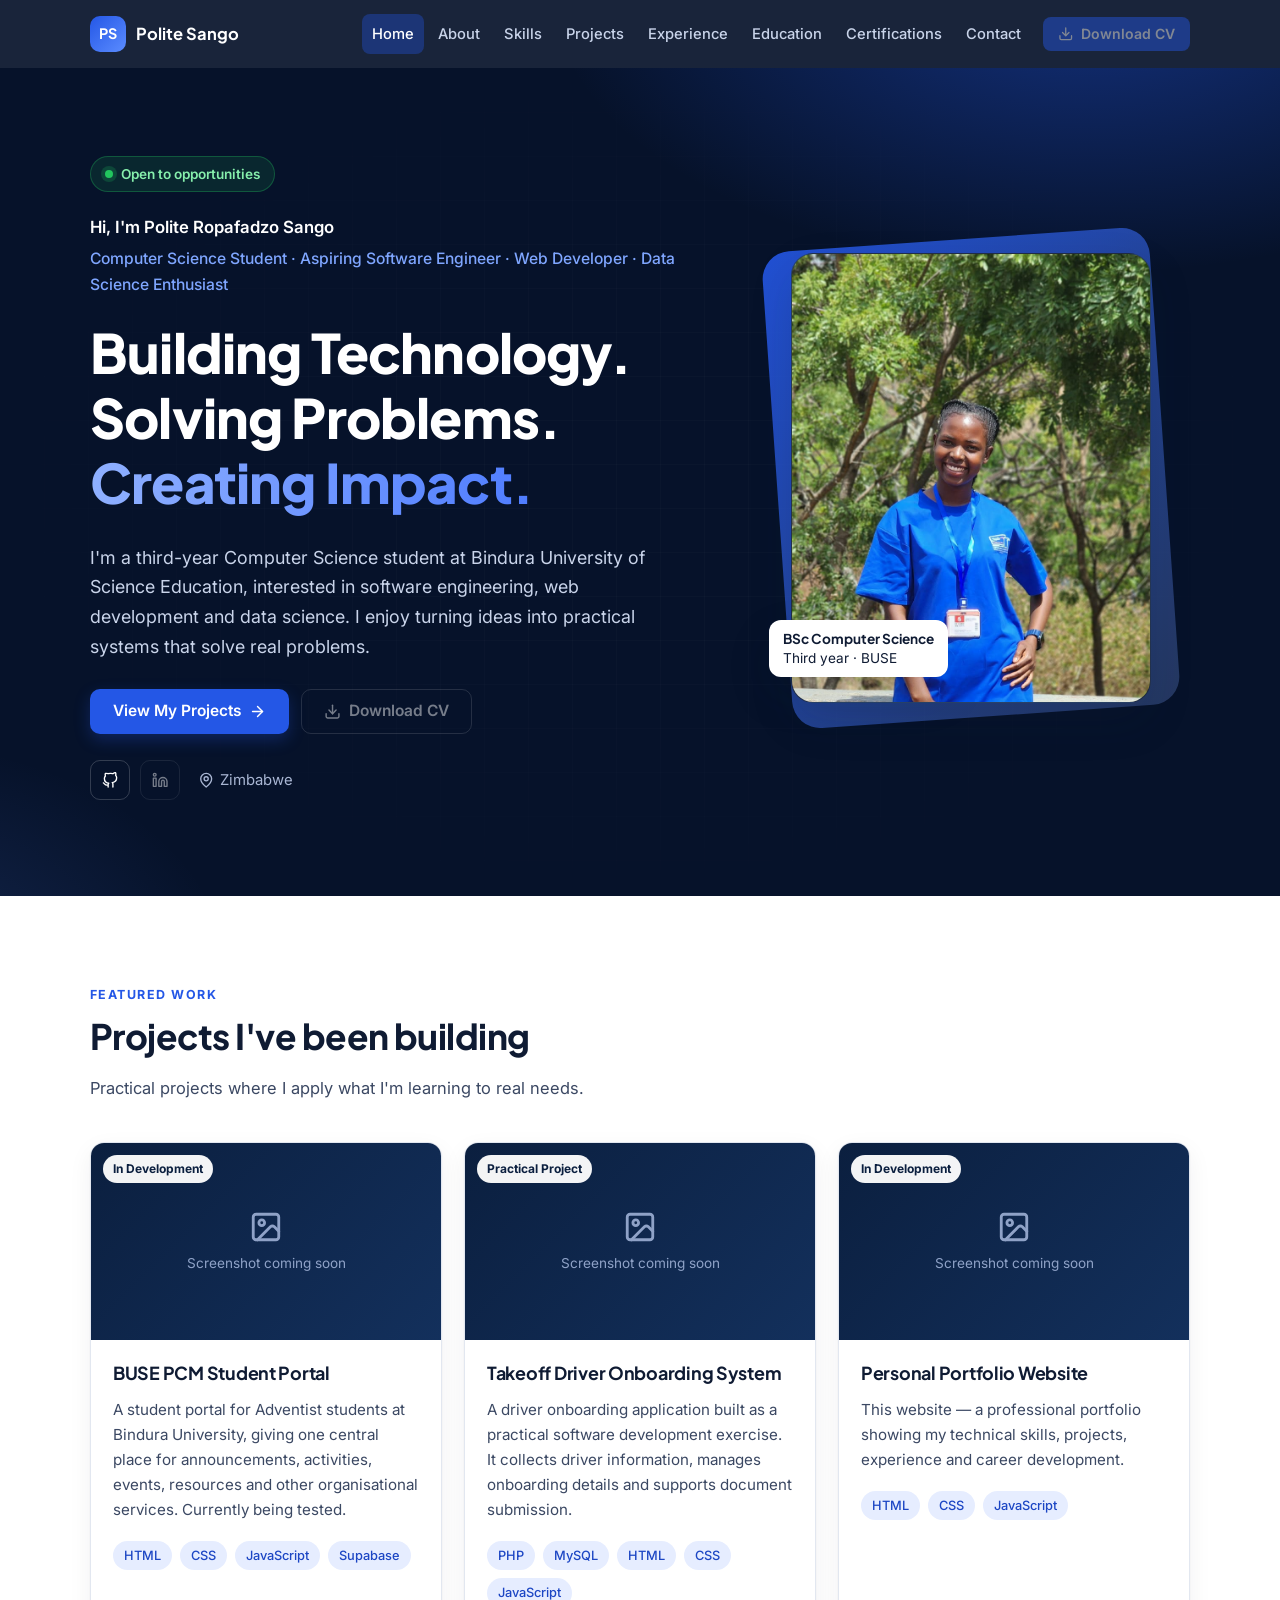
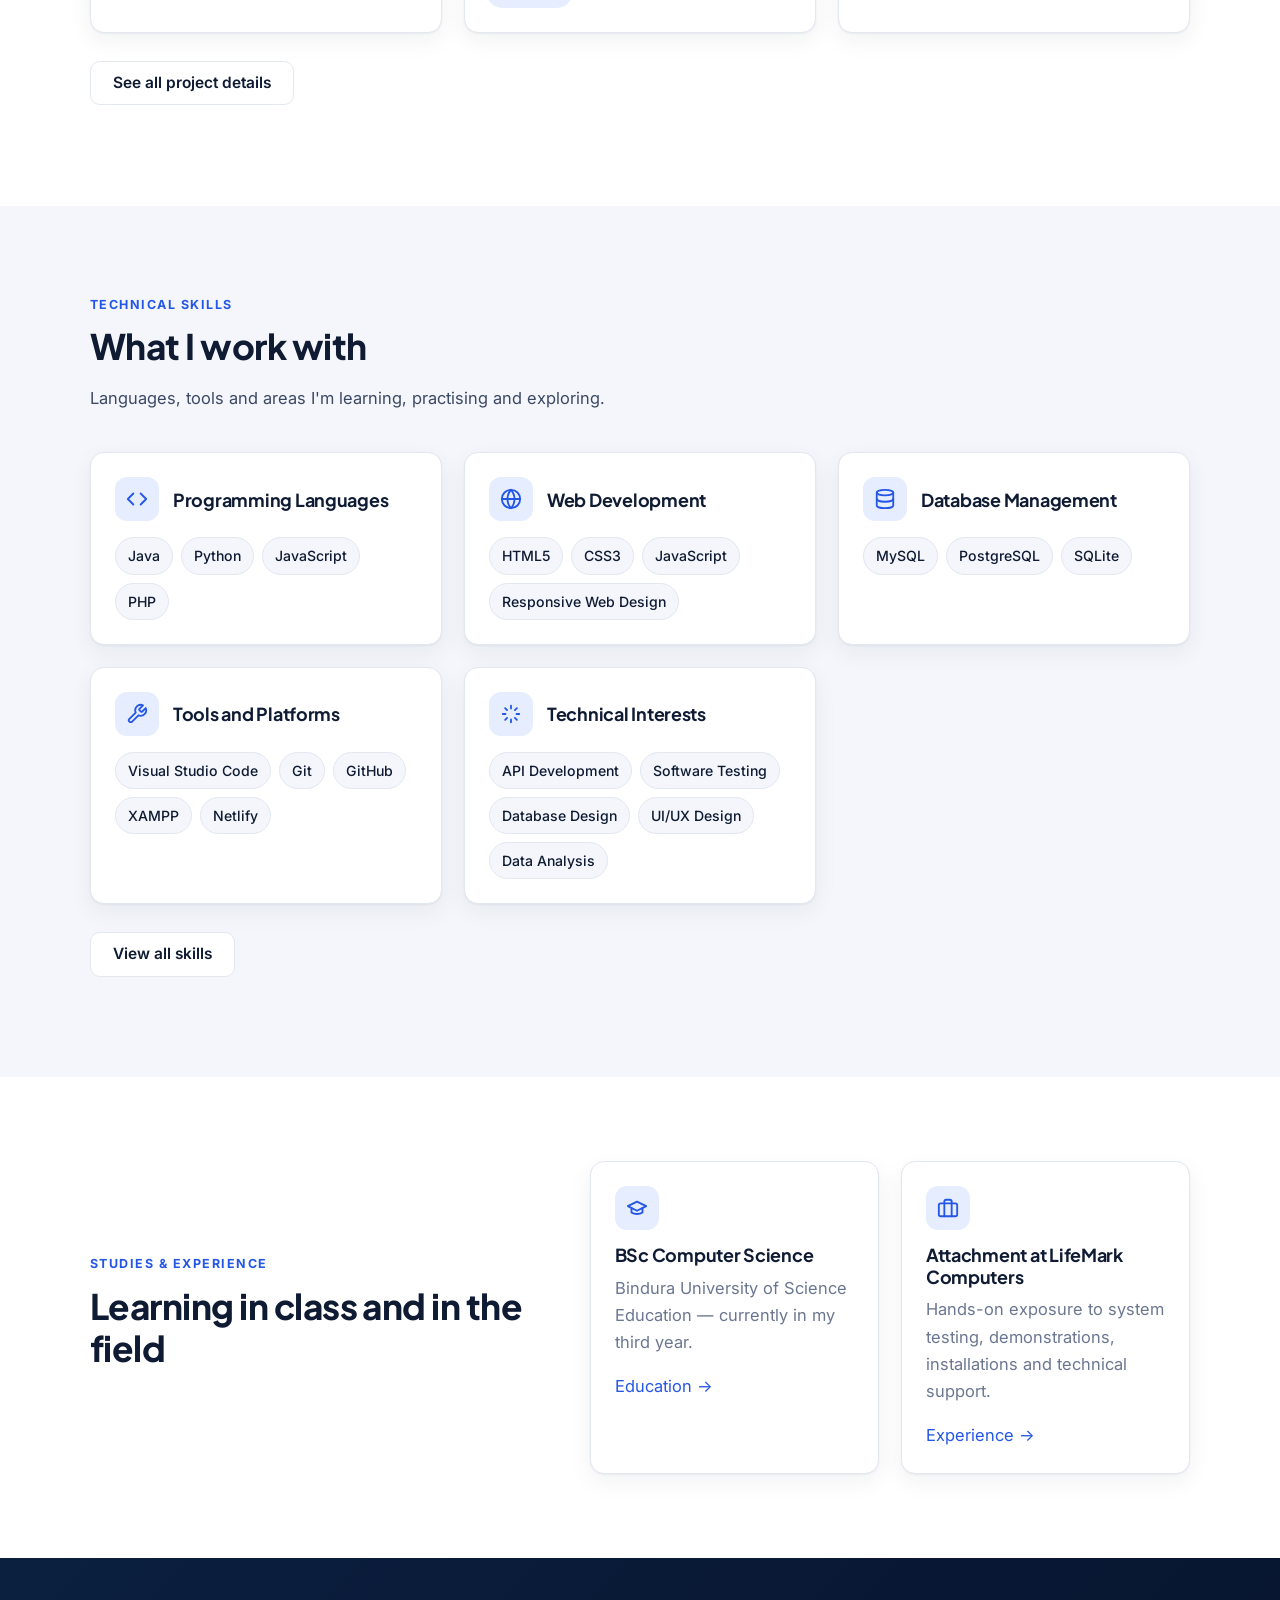
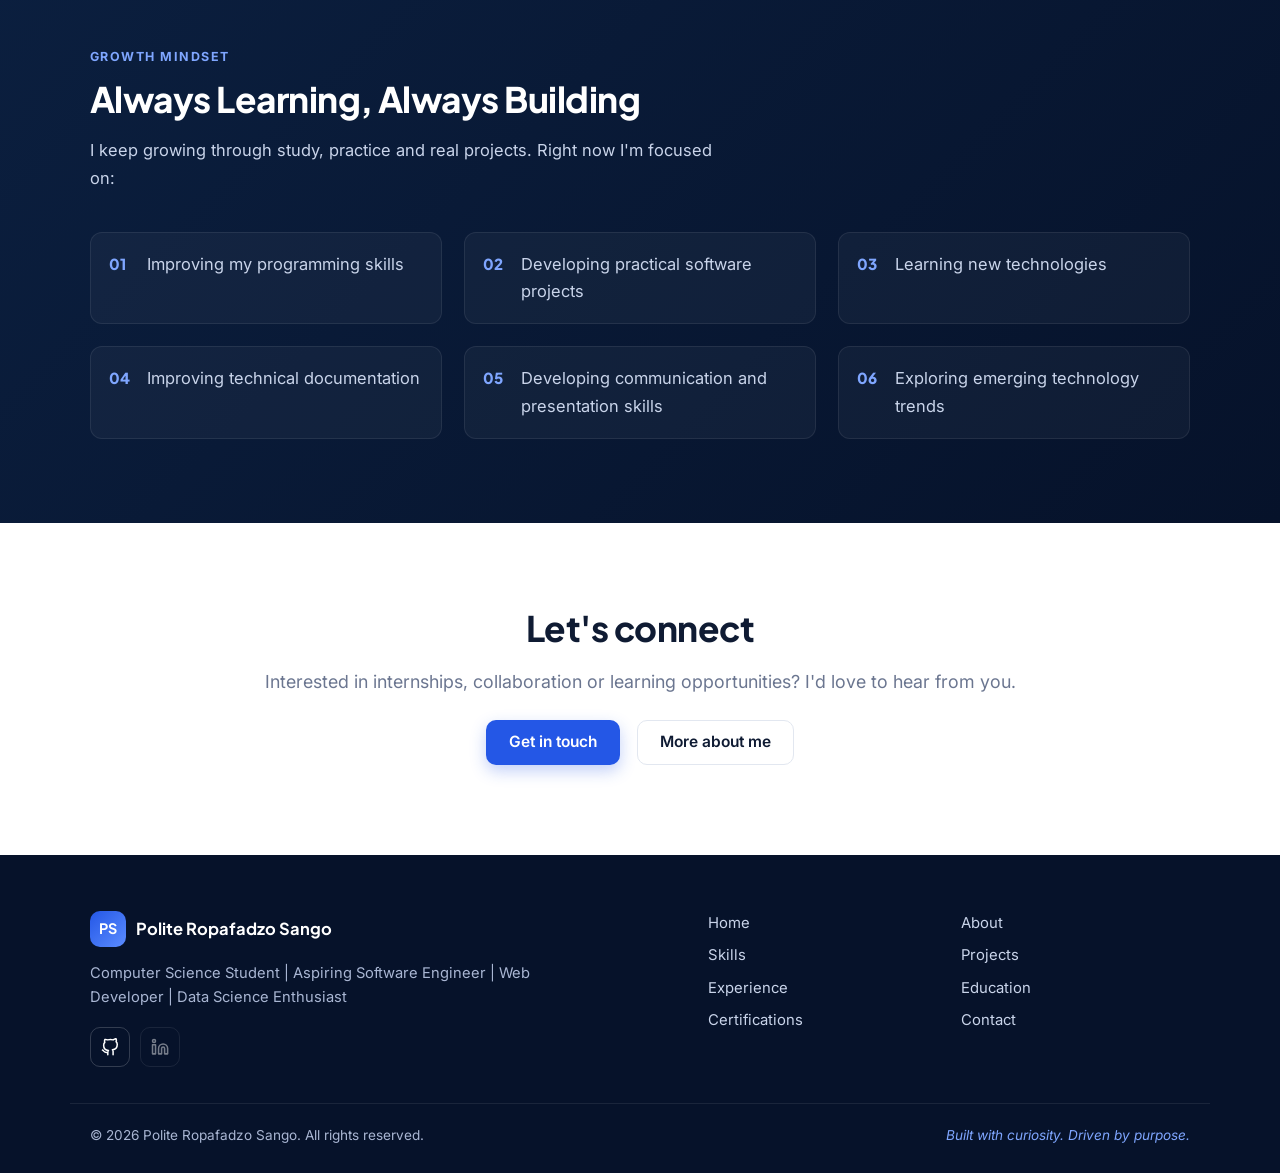
==== index.html @ 3ce888cf "Personal portfolio website Co-Authored-By: Claude Opus 5.5 <noreply@anthropic.com>" ====
<!doctype html>
<html lang="en">
<head>
  <meta charset="utf-8">
  <meta name="viewport" content="width=device-width, initial-scale=1">
  <title>Polite Ropafadzo Sango | Computer Science Student &amp; Web Developer</title>
  <meta name="description" content="Portfolio of Polite Ropafadzo Sango, a third-year Computer Science student at Bindura University of Science Education, Zimbabwe — software engineering, web development and data science.">
  <meta property="og:title" content="Polite Ropafadzo Sango — Portfolio">
  <meta property="og:description" content="Building Technology. Solving Problems. Creating Impact.">
  <meta property="og:type" content="website">
  <meta name="theme-color" content="#06122a">
  <link rel="icon" href="assets/favicon.svg" type="image/svg+xml">
  <link rel="preconnect" href="https://fonts.googleapis.com">
  <link rel="preconnect" href="https://fonts.gstatic.com" crossorigin>
  <link href="https://fonts.googleapis.com/css2?family=Inter:wght@400;500;600;700&family=Plus+Jakarta+Sans:wght@700;800&display=swap" rel="stylesheet">
  <link rel="stylesheet" href="css/style.css">
</head>
<body data-page="home">
  <a class="skip" href="#main">Skip to content</a>
  <header id="site-header"></header>

  <main id="main">
    <section class="hero dark">
      <div class="container hero-grid">
        <div>
          <span class="badge-open">Open to opportunities</span>
          <p class="who">Hi, I'm Polite Ropafadzo Sango</p>
          <p class="role">Computer Science Student · Aspiring Software Engineer · Web Developer · Data Science Enthusiast</p>
          <h1>Building Technology. Solving Problems. <span class="accent">Creating Impact.</span></h1>
          <p class="lead">I'm a third-year Computer Science student at Bindura University of Science Education, interested in software engineering, web development and data science. I enjoy turning ideas into practical systems that solve real problems.</p>
          <div class="hero-actions">
            <a class="btn btn-primary" href="projects.html">View My Projects <svg class="icon" viewBox="0 0 24 24" fill="none" stroke="currentColor" stroke-width="2" stroke-linecap="round" stroke-linejoin="round" aria-hidden="true"><path d="M5 12h14"/><path d="m12 5 7 7-7 7"/></svg></a>
            <span class="btn btn-ghost" data-cv></span>
          </div>
          <div class="hero-meta">
            <div class="socials" data-socials></div>
            <span class="loc"><svg class="icon" viewBox="0 0 24 24" fill="none" stroke="currentColor" stroke-width="2" stroke-linecap="round" stroke-linejoin="round" aria-hidden="true"><path d="M20 10c0 6-8 12-8 12s-8-6-8-12a8 8 0 0 1 16 0z"/><circle cx="12" cy="10" r="3"/></svg> Zimbabwe</span>
          </div>
        </div>
        <div class="photo-wrap">
          <div class="photo" data-photo></div>
          <div class="photo-card"><strong>BSc Computer Science</strong>Third year · BUSE</div>
        </div>
      </div>
    </section>

    <section class="section">
      <div class="container">
        <div class="section-head">
          <span class="eyebrow">Featured work</span>
          <h2>Projects I've been building</h2>
          <p>Practical projects where I apply what I'm learning to real needs.</p>
        </div>
        <div class="grid grid-3" data-projects="preview"></div>
        <p style="margin-top:28px"><a class="btn btn-outline" href="projects.html">See all project details</a></p>
      </div>
    </section>

    <section class="section section-soft">
      <div class="container">
        <div class="section-head">
          <span class="eyebrow">Technical skills</span>
          <h2>What I work with</h2>
          <p>Languages, tools and areas I'm learning, practising and exploring.</p>
        </div>
        <div class="grid grid-3" data-skills="compact"></div>
        <p style="margin-top:28px"><a class="btn btn-outline" href="skills.html">View all skills</a></p>
      </div>
    </section>

    <section class="section">
      <div class="container split">
        <div class="section-head" style="margin:0">
          <span class="eyebrow">Studies &amp; experience</span>
          <h2>Learning in class and in the field</h2>
        </div>
        <div class="grid grid-2">
          <article class="card reveal">
            <span class="icon-badge"><svg class="icon" viewBox="0 0 24 24" fill="none" stroke="currentColor" stroke-width="2" stroke-linecap="round" stroke-linejoin="round" aria-hidden="true"><path d="M22 10 12 5 2 10l10 5 10-5z"/><path d="M6 12v5c3 2 9 2 12 0v-5"/></svg></span>
            <h3 style="margin-top:14px">BSc Computer Science</h3>
            <p class="muted">Bindura University of Science Education — currently in my third year.</p>
            <a href="education.html">Education →</a>
          </article>
          <article class="card reveal">
            <span class="icon-badge"><svg class="icon" viewBox="0 0 24 24" fill="none" stroke="currentColor" stroke-width="2" stroke-linecap="round" stroke-linejoin="round" aria-hidden="true"><rect x="2" y="7" width="20" height="14" rx="2"/><path d="M16 21V5a2 2 0 0 0-2-2h-4a2 2 0 0 0-2 2v16"/></svg></span>
            <h3 style="margin-top:14px">Attachment at LifeMark Computers</h3>
            <p class="muted">Hands-on exposure to system testing, demonstrations, installations and technical support.</p>
            <a href="experience.html">Experience →</a>
          </article>
        </div>
      </div>
    </section>

    <div data-learning></div>

    <section class="section cta">
      <div class="container">
        <h2>Let's connect</h2>
        <p class="lead muted">Interested in internships, collaboration or learning opportunities? I'd love to hear from you.</p>
        <a class="btn btn-primary" href="contact.html">Get in touch</a>
        <a class="btn btn-outline" href="about.html">More about me</a>
      </div>
    </section>
  </main>

  <footer id="site-footer"></footer>
  <script src="js/config.js"></script>
  <script src="js/main.js"></script>
</body>
</html>
---- css/style.css ----
:root {
  --navy-900: #06122a;
  --navy-800: #0b1f3f;
  --navy-700: #13305c;
  --blue: #2457e6;
  --blue-600: #1c46c4;
  --blue-100: #e6edff;
  --sky: #7fa6ff;
  --ink: #0f1b33;
  --text: #3b4863;
  --muted: #6b7690;
  --line: #e2e7f0;
  --bg: #ffffff;
  --bg-soft: #f4f6fb;
  --radius: 14px;
  --shadow: 0 1px 2px rgba(15, 27, 51, .05), 0 8px 24px rgba(15, 27, 51, .06);
  --shadow-lg: 0 18px 44px rgba(15, 27, 51, .14);
  --font: "Inter", system-ui, -apple-system, "Segoe UI", Roboto, sans-serif;
  --font-head: "Plus Jakarta Sans", var(--font);
}

*, *::before, *::after { box-sizing: border-box; }
html { scroll-behavior: smooth; }
body {
  margin: 0;
  font-family: var(--font);
  font-size: 16.5px;
  line-height: 1.65;
  color: var(--text);
  background: var(--bg);
  -webkit-font-smoothing: antialiased;
  overflow-x: hidden;
}
img { max-width: 100%; display: block; }
a { color: var(--blue); text-decoration: none; }
a:hover { text-decoration: underline; }
h1, h2, h3 { font-family: var(--font-head); color: var(--ink); line-height: 1.2; margin: 0 0 .5em; letter-spacing: -.015em; }
h1 { font-size: clamp(2.1rem, 5vw, 3.4rem); font-weight: 800; }
h2 { font-size: clamp(1.6rem, 3.2vw, 2.2rem); font-weight: 750; }
h3 { font-size: 1.12rem; font-weight: 700; }
p { margin: 0 0 1em; }
ul { margin: 0; padding: 0; }
.muted { color: var(--muted); }
:focus-visible { outline: 3px solid var(--sky); outline-offset: 2px; border-radius: 6px; }
.skip { position: absolute; left: -999px; top: 8px; background: var(--blue); color: #fff; padding: 8px 14px; border-radius: 8px; z-index: 100; }
.skip:focus { left: 16px; }

.container { width: 100%; max-width: 1140px; margin: 0 auto; padding: 0 20px; }
.section { padding: 84px 0; }
.section-soft { background: var(--bg-soft); }
.section-head { max-width: 640px; margin-bottom: 40px; }
.section-head.center { margin-inline: auto; text-align: center; }
.eyebrow {
  display: inline-block; font-size: .78rem; font-weight: 700; letter-spacing: .12em;
  text-transform: uppercase; color: var(--blue); margin-bottom: 10px;
}
.dark .eyebrow { color: var(--sky); }
.lead { font-size: 1.12rem; }

/* ---------- Buttons ---------- */
.btn {
  display: inline-flex; align-items: center; gap: 8px; justify-content: center;
  padding: 12px 22px; border-radius: 10px; font-weight: 600; font-size: .97rem;
  border: 1.5px solid transparent; cursor: pointer; transition: transform .15s, background .15s, box-shadow .15s, border-color .15s;
  text-decoration: none !important; font-family: inherit; line-height: 1.2;
}
.btn-sm { padding: 8px 14px; font-size: .88rem; border-radius: 8px; }
.btn-primary { background: var(--blue); color: #fff; box-shadow: 0 6px 16px rgba(36, 87, 230, .28); }
.btn-primary:hover { background: var(--blue-600); transform: translateY(-1px); }
.btn-outline { border-color: var(--line); color: var(--ink); background: #fff; }
.btn-outline:hover { border-color: var(--blue); color: var(--blue); }
.btn-ghost { border-color: rgba(255, 255, 255, .28); color: #fff; }
.btn-ghost:hover { background: rgba(255, 255, 255, .08); }
.btn.is-disabled, .social.is-disabled { opacity: .45; cursor: not-allowed; box-shadow: none; transform: none; }
.icon { width: 1.1em; height: 1.1em; flex-shrink: 0; }

/* ---------- Header ---------- */
#site-header {
  position: sticky; top: 0; z-index: 50; background: rgba(6, 18, 42, .92);
  backdrop-filter: saturate(160%) blur(10px); transition: box-shadow .2s;
}
#site-header.scrolled { box-shadow: 0 6px 20px rgba(0, 0, 0, .18); }
.nav-bar { display: flex; align-items: center; justify-content: space-between; height: 68px; }
.brand { display: inline-flex; align-items: center; gap: 10px; color: #fff; font-family: var(--font-head); font-weight: 700; text-decoration: none !important; }
.brand-mark {
  display: grid; place-items: center; width: 36px; height: 36px; border-radius: 10px;
  background: linear-gradient(135deg, var(--blue), #5b8cff); color: #fff; font-size: .9rem; letter-spacing: .02em;
}
.nav-links { display: flex; align-items: center; gap: 4px; }
.nav-links a:not(.btn) {
  color: #c9d4ea; font-size: .92rem; font-weight: 500; padding: 8px 10px; border-radius: 8px; text-decoration: none;
}
.nav-links a:not(.btn):hover { color: #fff; background: rgba(255, 255, 255, .07); }
.nav-links a.active { color: #fff; background: rgba(36, 87, 230, .35); }
.nav-cv { margin-left: 8px; }
.nav-toggle { display: none; background: none; border: 0; color: #fff; padding: 8px; cursor: pointer; border-radius: 8px; }
.nav-toggle .icon { width: 26px; height: 26px; }

@media (max-width: 980px) {
  .nav-toggle { display: inline-flex; }
  .nav-links {
    display: none; position: absolute; top: 68px; left: 0; right: 0; flex-direction: column; align-items: stretch;
    background: var(--navy-900); padding: 12px 20px 22px; border-top: 1px solid rgba(255, 255, 255, .08);
  }
  .nav-links.open { display: flex; }
  .nav-links a:not(.btn) { padding: 12px 12px; font-size: 1rem; }
  .nav-cv { margin: 10px 0 0; }
}

/* ---------- Hero ---------- */
.dark { background: var(--navy-800); color: #c9d4ea; }
.dark h1, .dark h2, .dark h3 { color: #fff; }
.hero {
  position: relative; overflow: hidden; padding: 88px 0 96px;
  background:
    radial-gradient(900px 480px at 85% -10%, rgba(36, 87, 230, .45), transparent 60%),
    radial-gradient(600px 400px at -10% 110%, rgba(91, 140, 255, .18), transparent 60%),
    var(--navy-900);
}
.hero::before {
  content: ""; position: absolute; inset: 0; opacity: .35; pointer-events: none;
  background-image: linear-gradient(rgba(255,255,255,.05) 1px, transparent 1px), linear-gradient(90deg, rgba(255,255,255,.05) 1px, transparent 1px);
  background-size: 44px 44px; mask-image: radial-gradient(ellipse at center, #000 30%, transparent 75%);
}
.hero-grid { position: relative; display: grid; grid-template-columns: 1.25fr .9fr; gap: 56px; align-items: center; }
.hero h1 .accent { background: linear-gradient(90deg, #8fb0ff, #4f7dff); -webkit-background-clip: text; background-clip: text; color: transparent; }
.hero .who { font-size: 1.05rem; color: #fff; font-weight: 600; margin-bottom: 4px; }
.hero .role { color: var(--sky); font-weight: 500; font-size: .98rem; margin-bottom: 22px; }
.hero .lead { color: #c9d4ea; max-width: 560px; }
.badge-open {
  display: inline-flex; align-items: center; gap: 8px; padding: 6px 14px; border-radius: 999px;
  background: rgba(34, 197, 94, .12); color: #86efac; border: 1px solid rgba(34, 197, 94, .3);
  font-size: .85rem; font-weight: 600; margin-bottom: 22px;
}
.badge-open::before { content: ""; width: 8px; height: 8px; border-radius: 50%; background: #22c55e; box-shadow: 0 0 0 4px rgba(34,197,94,.2); animation: pulse 2s infinite; }
@keyframes pulse { 50% { box-shadow: 0 0 0 7px rgba(34,197,94,0); } }
.hero-actions { display: flex; flex-wrap: wrap; gap: 12px; margin: 28px 0 26px; }
.hero-meta { display: flex; align-items: center; flex-wrap: wrap; gap: 18px; color: #a9b6d3; font-size: .93rem; }
.hero-meta .loc { display: inline-flex; align-items: center; gap: 6px; }

.photo-wrap { position: relative; justify-self: center; width: min(360px, 100%); }
.photo-wrap::before {
  content: ""; position: absolute; inset: -14px; border-radius: 28px; z-index: 0;
  background: linear-gradient(135deg, rgba(36,87,230,.9), rgba(127,166,255,.25));
  transform: rotate(-4deg);
}
.photo {
  position: relative; z-index: 1; aspect-ratio: 4 / 5; border-radius: 22px; overflow: hidden;
  background: linear-gradient(160deg, var(--navy-700), var(--navy-900)); display: grid; place-items: center;
  box-shadow: var(--shadow-lg); border: 1px solid rgba(255,255,255,.1);
}
.photo img { width: 100%; height: 100%; object-fit: cover; }
.photo .initials { font-family: var(--font-head); font-weight: 800; font-size: 4.5rem; color: rgba(255,255,255,.85); letter-spacing: .04em; }
.photo-card {
  position: absolute; z-index: 2; left: -22px; bottom: 26px; background: #fff; color: var(--ink);
  border-radius: 12px; padding: 10px 14px; box-shadow: var(--shadow-lg); font-size: .85rem; line-height: 1.35;
}
.photo-card strong { display: block; font-family: var(--font-head); }

.socials { display: flex; gap: 10px; }
.social {
  display: inline-grid; place-items: center; width: 40px; height: 40px; border-radius: 10px;
  border: 1px solid rgba(255,255,255,.18); color: #fff; transition: background .15s, border-color .15s;
}
.social:hover { background: var(--blue); border-color: var(--blue); }

/* ---------- Page hero (inner pages) ---------- */
.page-hero {
  position: relative; overflow: hidden; padding: 72px 0 64px;
  background: radial-gradient(700px 360px at 90% -20%, rgba(36, 87, 230, .5), transparent 60%), var(--navy-900);
}
.page-hero p { color: #c9d4ea; max-width: 640px; font-size: 1.08rem; margin: 0; }

/* ---------- Cards & grids ---------- */
.grid { display: grid; gap: 22px; }
.grid > *, .hero-grid > *, .split > *, .contact-grid > *, .footer-grid > * { min-width: 0; }
h1, h2, p { overflow-wrap: break-word; }
.grid-2 { grid-template-columns: repeat(2, 1fr); }
.grid-3 { grid-template-columns: repeat(3, 1fr); }
.card {
  background: #fff; border: 1px solid var(--line); border-radius: var(--radius); padding: 24px;
  box-shadow: var(--shadow); transition: transform .2s, box-shadow .2s, border-color .2s;
}
.card:hover { transform: translateY(-3px); box-shadow: var(--shadow-lg); border-color: #cfd8ea; }
.icon-badge {
  display: inline-grid; place-items: center; width: 44px; height: 44px; border-radius: 12px; flex-shrink: 0;
  background: var(--blue-100); color: var(--blue);
}
.icon-badge .icon { width: 22px; height: 22px; }

.skill-head { display: flex; gap: 14px; align-items: center; margin-bottom: 16px; }
.skill-head h3 { margin: 0; }
.level { margin: 2px 0 0; font-size: .85rem; color: var(--muted); font-weight: 500; }
.chips { list-style: none; display: flex; flex-wrap: wrap; gap: 8px; }
.chips li {
  padding: 6px 12px; border-radius: 999px; background: var(--bg-soft); border: 1px solid var(--line);
  font-size: .88rem; font-weight: 500; color: var(--ink);
}
.chips-sm li { padding: 3px 10px; font-size: .8rem; background: var(--blue-100); border-color: transparent; color: var(--blue-600); }

.project-card { padding: 0; overflow: hidden; display: flex; flex-direction: column; }
.project-shot { position: relative; aspect-ratio: 16 / 9; background: linear-gradient(135deg, var(--navy-800), var(--navy-700)); }
.project-shot img { width: 100%; height: 100%; object-fit: cover; }
.shot-placeholder { height: 100%; display: grid; place-content: center; justify-items: center; gap: 8px; color: #8fa2c7; font-size: .85rem; }
.shot-placeholder .icon { width: 34px; height: 34px; }
.status {
  position: absolute; top: 12px; left: 12px; background: rgba(255,255,255,.95); color: var(--navy-800);
  font-size: .75rem; font-weight: 700; padding: 4px 10px; border-radius: 999px;
}
.project-body { padding: 22px 22px 24px; display: flex; flex-direction: column; gap: 4px; flex: 1; }
.project-body p { font-size: .95rem; }
.project-actions { display: flex; gap: 10px; margin-top: auto; padding-top: 16px; flex-wrap: wrap; }

/* ---------- Lists / info ---------- */
.info-list { list-style: none; display: grid; gap: 0; }
.info-list li { display: grid; grid-template-columns: 170px 1fr; gap: 16px; padding: 14px 0; border-bottom: 1px solid var(--line); }
.info-list li:last-child { border-bottom: 0; }
.info-list .k { color: var(--muted); font-weight: 500; font-size: .93rem; }
.info-list .v { color: var(--ink); font-weight: 600; }
.check-list { list-style: none; display: grid; gap: 12px; }
.check-list li { position: relative; padding-left: 30px; }
.check-list li::before {
  content: ""; position: absolute; left: 0; top: .32em; width: 18px; height: 18px; border-radius: 50%;
  background: var(--blue-100) url("data:image/svg+xml,%3Csvg xmlns='http://www.w3.org/2000/svg' viewBox='0 0 24 24' fill='none' stroke='%232457e6' stroke-width='3.5' stroke-linecap='round' stroke-linejoin='round'%3E%3Cpath d='M20 6 9 17l-5-5'/%3E%3C/svg%3E") center / 11px no-repeat;
}
.tile { display: flex; align-items: center; gap: 14px; padding: 18px 20px; }
.tile h3 { margin: 0; font-size: 1rem; }
.values { display: flex; flex-wrap: wrap; gap: 10px; }
.values span { padding: 8px 16px; border-radius: 999px; background: var(--navy-800); color: #fff; font-weight: 600; font-size: .9rem; }

.split { display: grid; grid-template-columns: .85fr 1.15fr; gap: 56px; align-items: center; }
.split.top { align-items: start; }

/* Timeline (experience / education) */
.timeline { position: relative; padding-left: 34px; }
.timeline::before { content: ""; position: absolute; left: 10px; top: 6px; bottom: 6px; width: 2px; background: var(--line); }
.tl-item { position: relative; }
.tl-item::before {
  content: ""; position: absolute; left: -30px; top: 28px; width: 14px; height: 14px; border-radius: 50%;
  background: var(--blue); box-shadow: 0 0 0 5px var(--blue-100);
}
.tl-meta { display: flex; flex-wrap: wrap; gap: 8px 18px; color: var(--muted); font-size: .92rem; margin-bottom: 14px; }
.tl-meta strong { color: var(--blue); }
.tag { display: inline-block; padding: 3px 10px; border-radius: 999px; background: var(--blue-100); color: var(--blue-600); font-size: .78rem; font-weight: 700; }
.tag-amber { background: #fff4dc; color: #a15c00; }

/* Learning band */
.learning { background: linear-gradient(135deg, var(--navy-800), var(--navy-900)); color: #c9d4ea; }
.learning .grid { margin-top: 8px; }
.learn-item { display: flex; gap: 12px; align-items: flex-start; padding: 18px; border-radius: 12px; background: rgba(255,255,255,.04); border: 1px solid rgba(255,255,255,.08); }
.learn-item .num { font-family: var(--font-head); font-weight: 800; color: var(--sky); font-size: .95rem; min-width: 26px; }

/* CTA */
.cta { text-align: center; }
.cta .btn { margin: 6px; }

/* Empty state */
.empty {
  border: 2px dashed var(--line); border-radius: var(--radius); padding: 40px 24px; text-align: center; background: #fff;
}
.empty .icon-badge { margin-bottom: 12px; }

/* ---------- Contact ---------- */
.contact-grid { display: grid; grid-template-columns: .8fr 1.2fr; gap: 32px; align-items: start; }
.contact-list { list-style: none; display: grid; gap: 18px; }
.contact-list li { display: flex; gap: 14px; align-items: center; }
.contact-list .label { display: block; font-size: .8rem; color: var(--muted); font-weight: 600; text-transform: uppercase; letter-spacing: .06em; }
.contact-list a, .contact-list span:not(.label):not(.icon-badge) { color: var(--ink); font-weight: 600; word-break: break-word; }
form .field { margin-bottom: 18px; }
form label { display: block; font-weight: 600; color: var(--ink); font-size: .92rem; margin-bottom: 6px; }
form input, form textarea {
  width: 100%; padding: 12px 14px; border: 1.5px solid var(--line); border-radius: 10px; font: inherit; color: var(--ink);
  background: #fff; transition: border-color .15s, box-shadow .15s;
}
form textarea { min-height: 160px; resize: vertical; }
form input:focus, form textarea:focus { outline: none; border-color: var(--blue); box-shadow: 0 0 0 4px var(--blue-100); }
form [aria-invalid="true"] { border-color: #dc2626; }
.field-error { color: #dc2626; font-size: .84rem; min-height: 1.2em; margin-top: 4px; }
.field-row { display: grid; grid-template-columns: 1fr 1fr; gap: 16px; }
.field-foot { display: flex; justify-content: space-between; gap: 10px; }
.counter { font-size: .8rem; color: var(--muted); margin-top: 4px; }
.form-status { margin-top: 14px; padding: 0; border-radius: 10px; font-weight: 500; }
.form-status.success, .form-status.error { padding: 12px 14px; }
.form-status.success { background: #e9f9ef; color: #166534; }
.form-status.error { background: #fdecec; color: #991b1b; }
.hidden { display: none; }

/* ---------- Footer ---------- */
#site-footer { background: var(--navy-900); color: #a9b6d3; padding-top: 56px; }
.footer-grid { display: grid; grid-template-columns: 1.2fr 1fr; gap: 40px; padding-bottom: 36px; }
.footer-title { margin: 14px 0 18px; font-size: .92rem; max-width: 440px; }
.footer-links { display: grid; grid-template-columns: repeat(2, 1fr); gap: 8px 24px; align-content: start; }
.footer-links a { color: #c9d4ea; font-size: .93rem; }
.footer-links a:hover { color: #fff; }
.footer-bottom {
  display: flex; flex-wrap: wrap; justify-content: space-between; gap: 10px; padding-top: 20px; padding-bottom: 26px;
  border-top: 1px solid rgba(255,255,255,.08); font-size: .85rem;
}
.motto { color: var(--sky); font-style: italic; }

/* ---------- Animation ---------- */
.reveal { opacity: 0; transform: translateY(16px); transition: opacity .6s ease, transform .6s ease; }
.reveal.in { opacity: 1; transform: none; }
.card.reveal.in:hover { transform: translateY(-3px); }
.info-list .v.muted, .contact-list .muted { color: var(--muted) !important; font-weight: 500 !important; }
@media (prefers-reduced-motion: reduce) {
  * { animation: none !important; transition: none !important; scroll-behavior: auto !important; }
  .reveal { opacity: 1; transform: none; }
}

/* ---------- Responsive ---------- */
@media (max-width: 900px) {
  .hero-grid, .split, .contact-grid { grid-template-columns: 1fr; gap: 40px; }
  .hero-grid .photo-wrap { order: -1; width: min(280px, 80%); }
  .grid-3 { grid-template-columns: repeat(2, 1fr); }
}
@media (max-width: 640px) {
  body { font-size: 16px; }
  .container { padding: 0 16px; }
  .section { padding: 60px 0; }
  .hero { padding: 48px 0 64px; }
  .grid-2, .grid-3, .field-row, .footer-grid { grid-template-columns: 1fr; }
  .info-list li { grid-template-columns: 1fr; gap: 2px; }
  .photo-card { left: 50%; transform: translateX(-50%); bottom: -18px; white-space: nowrap; }
  .hero-actions .btn { flex: 1 1 auto; }
}
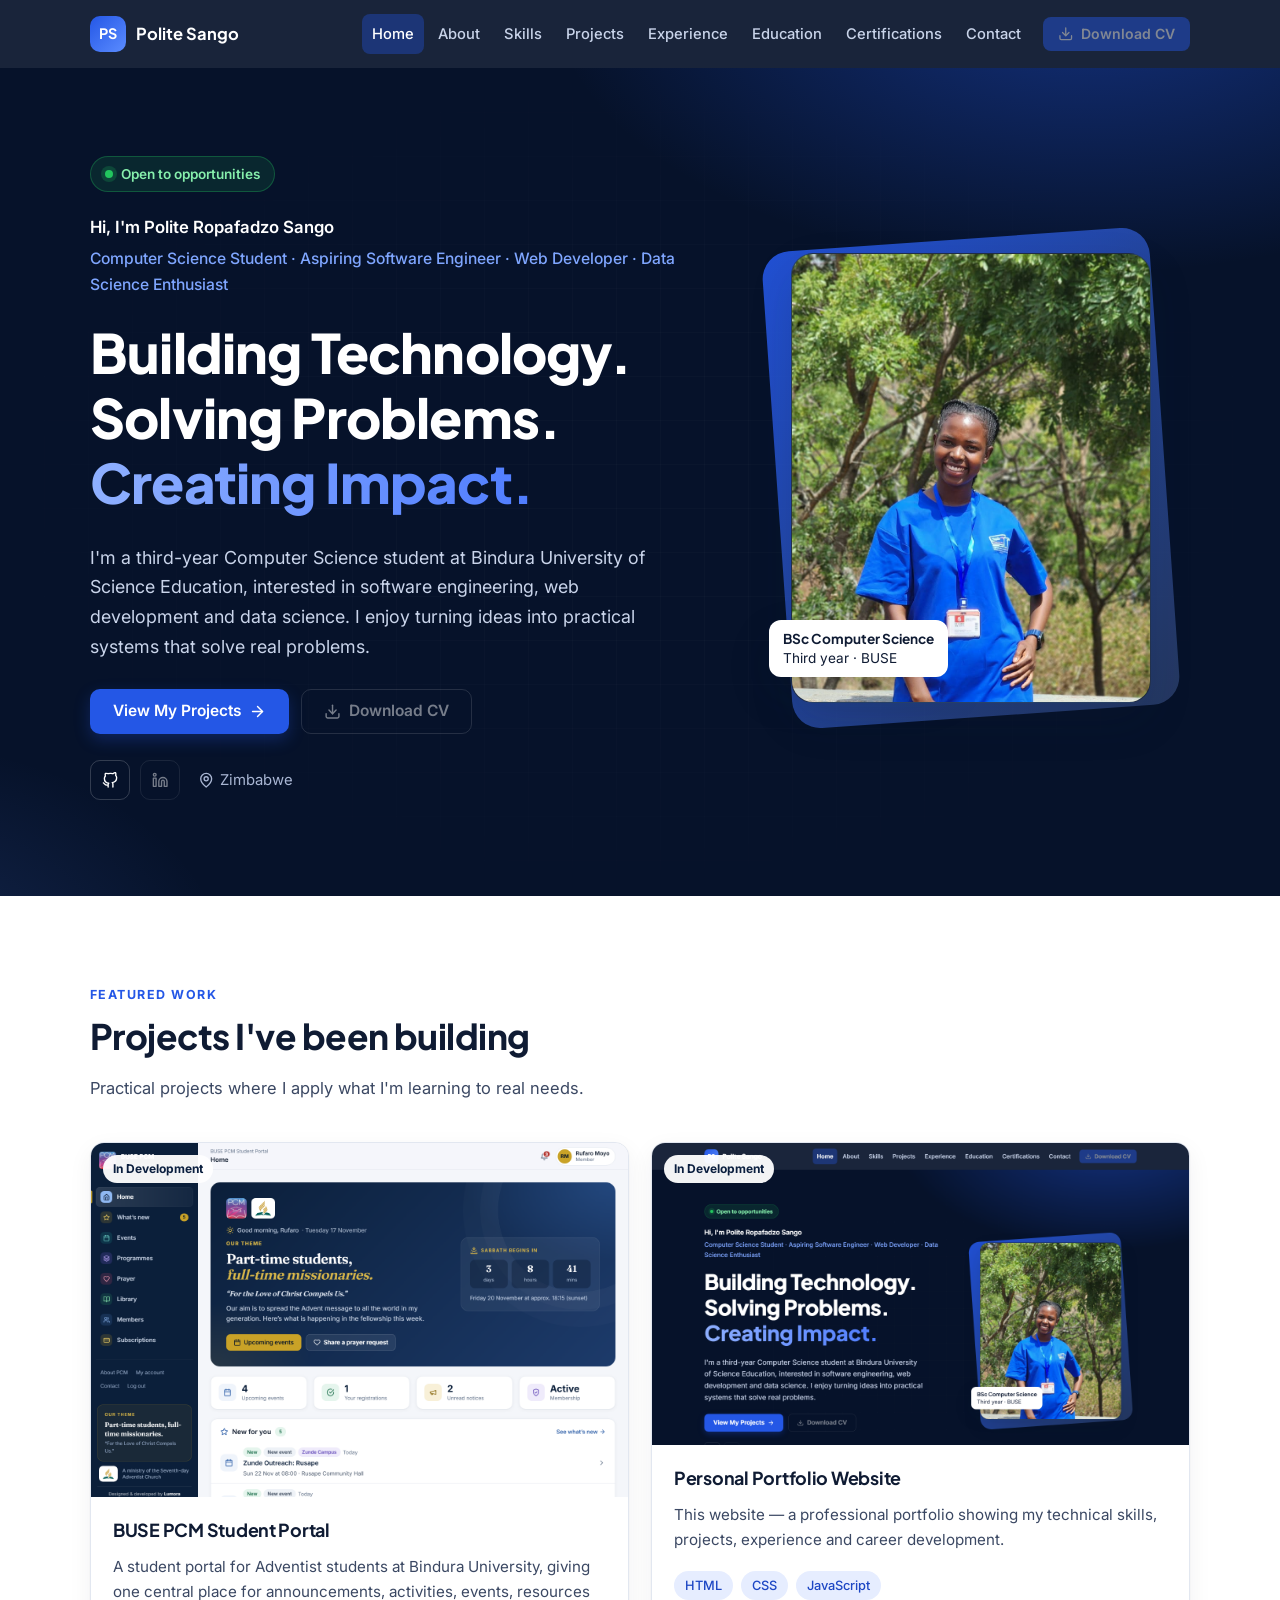
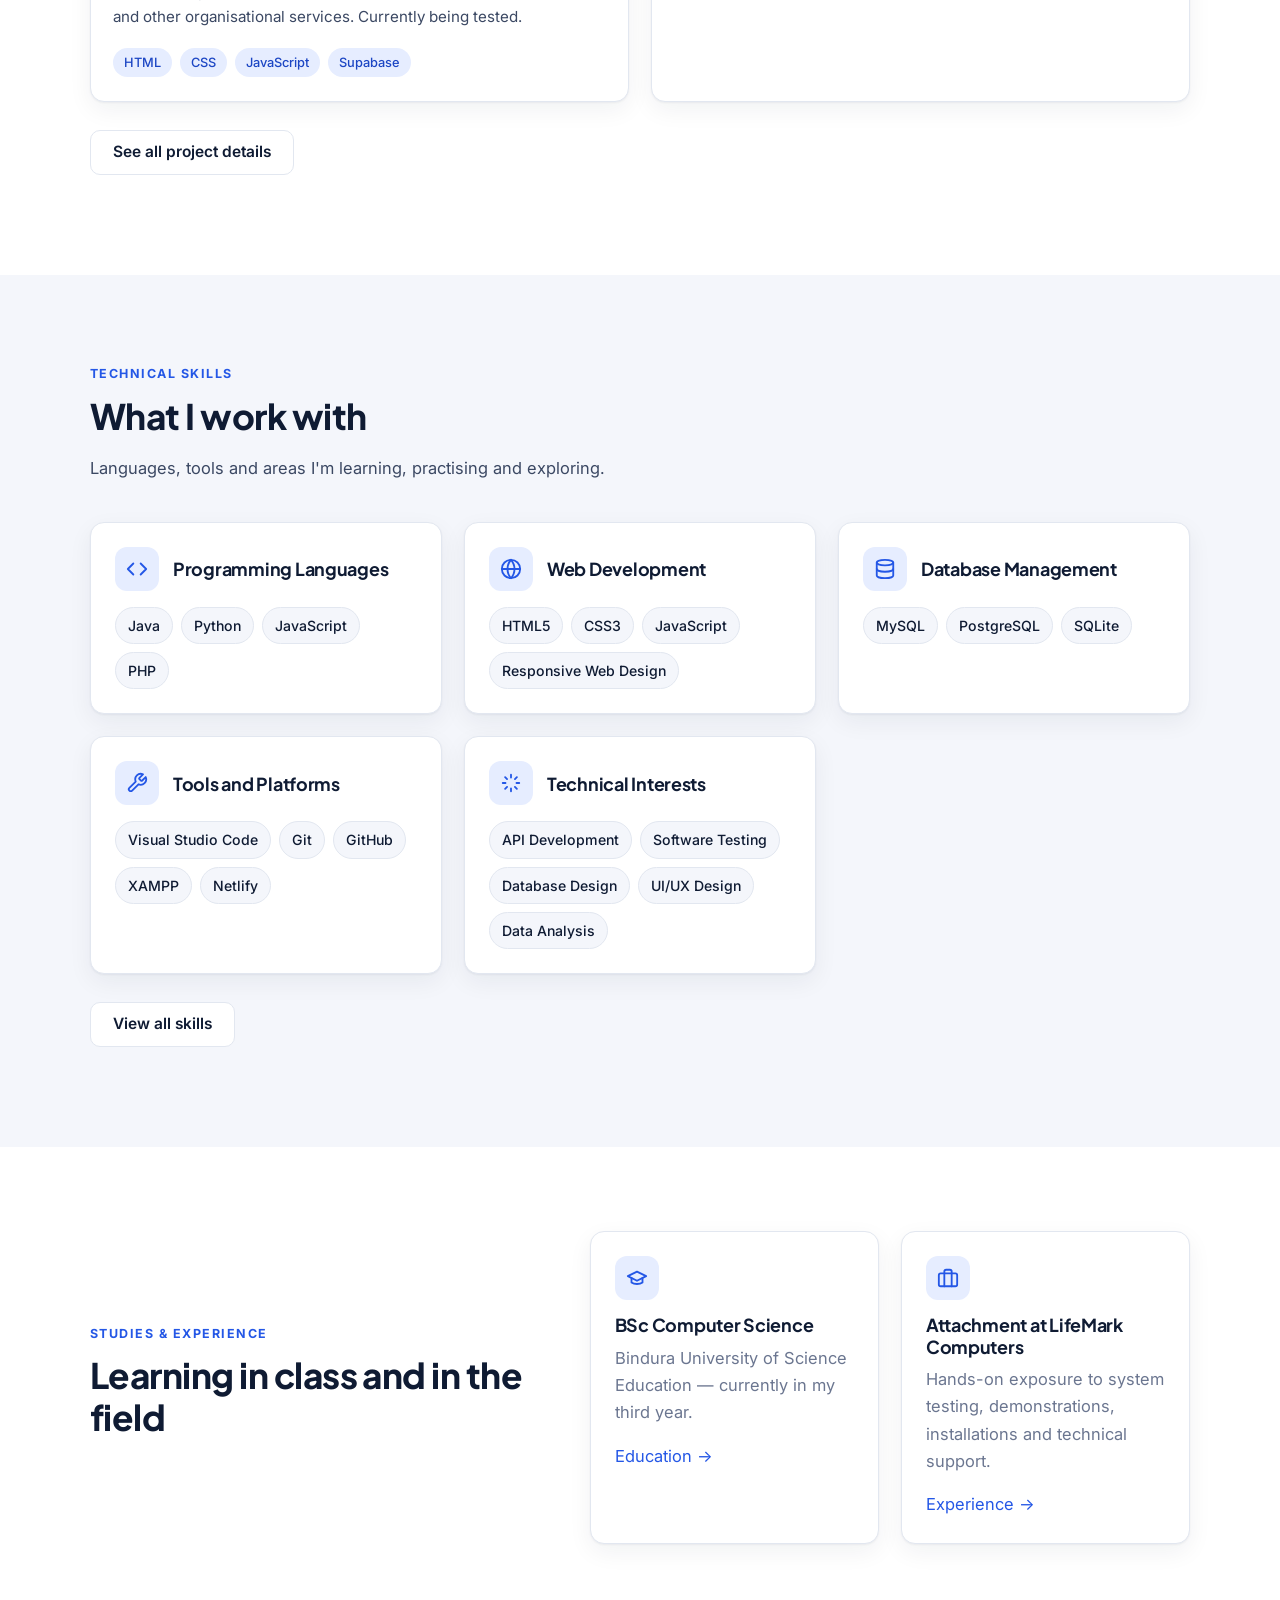
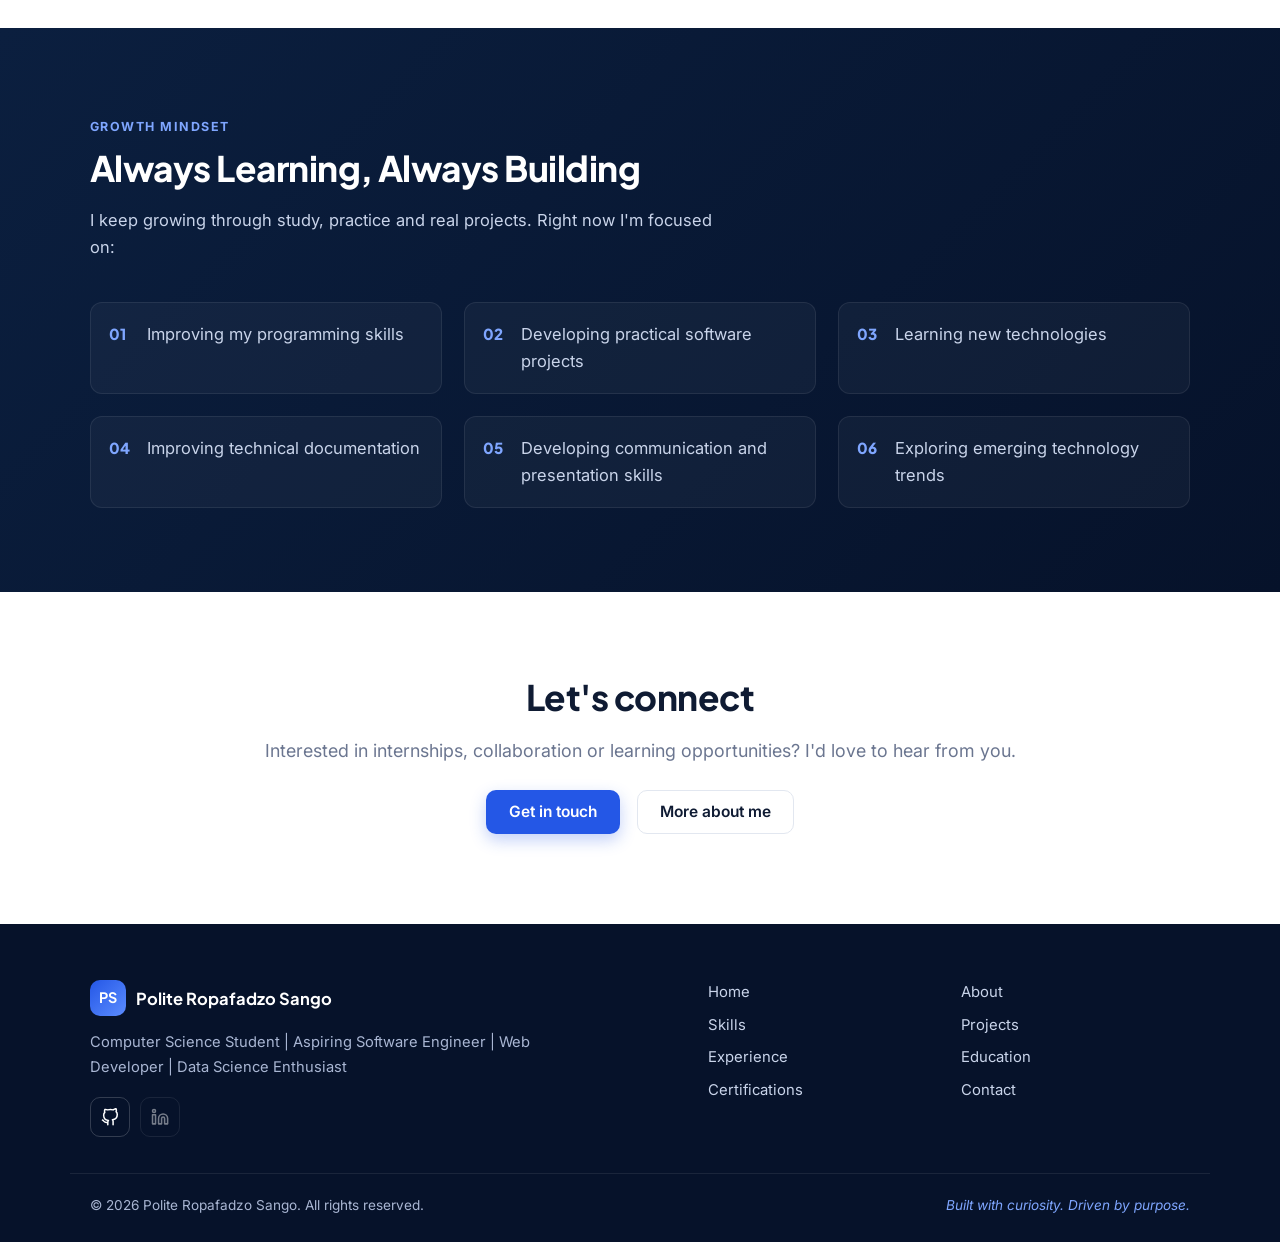
==== commit bebcd178: "Remove Takeoff project Co-Authored-By: Claude Opus 5.5 <noreply@anthropic.com>" ====
--- a/index.html
+++ b/index.html
@@ -51,7 +51,7 @@
           <h2>Projects I've been building</h2>
           <p>Practical projects where I apply what I'm learning to real needs.</p>
         </div>
-        <div class="grid grid-3" data-projects="preview"></div>
+        <div class="grid grid-2" data-projects="preview"></div>
         <p style="margin-top:28px"><a class="btn btn-outline" href="projects.html">See all project details</a></p>
       </div>
     </section>
